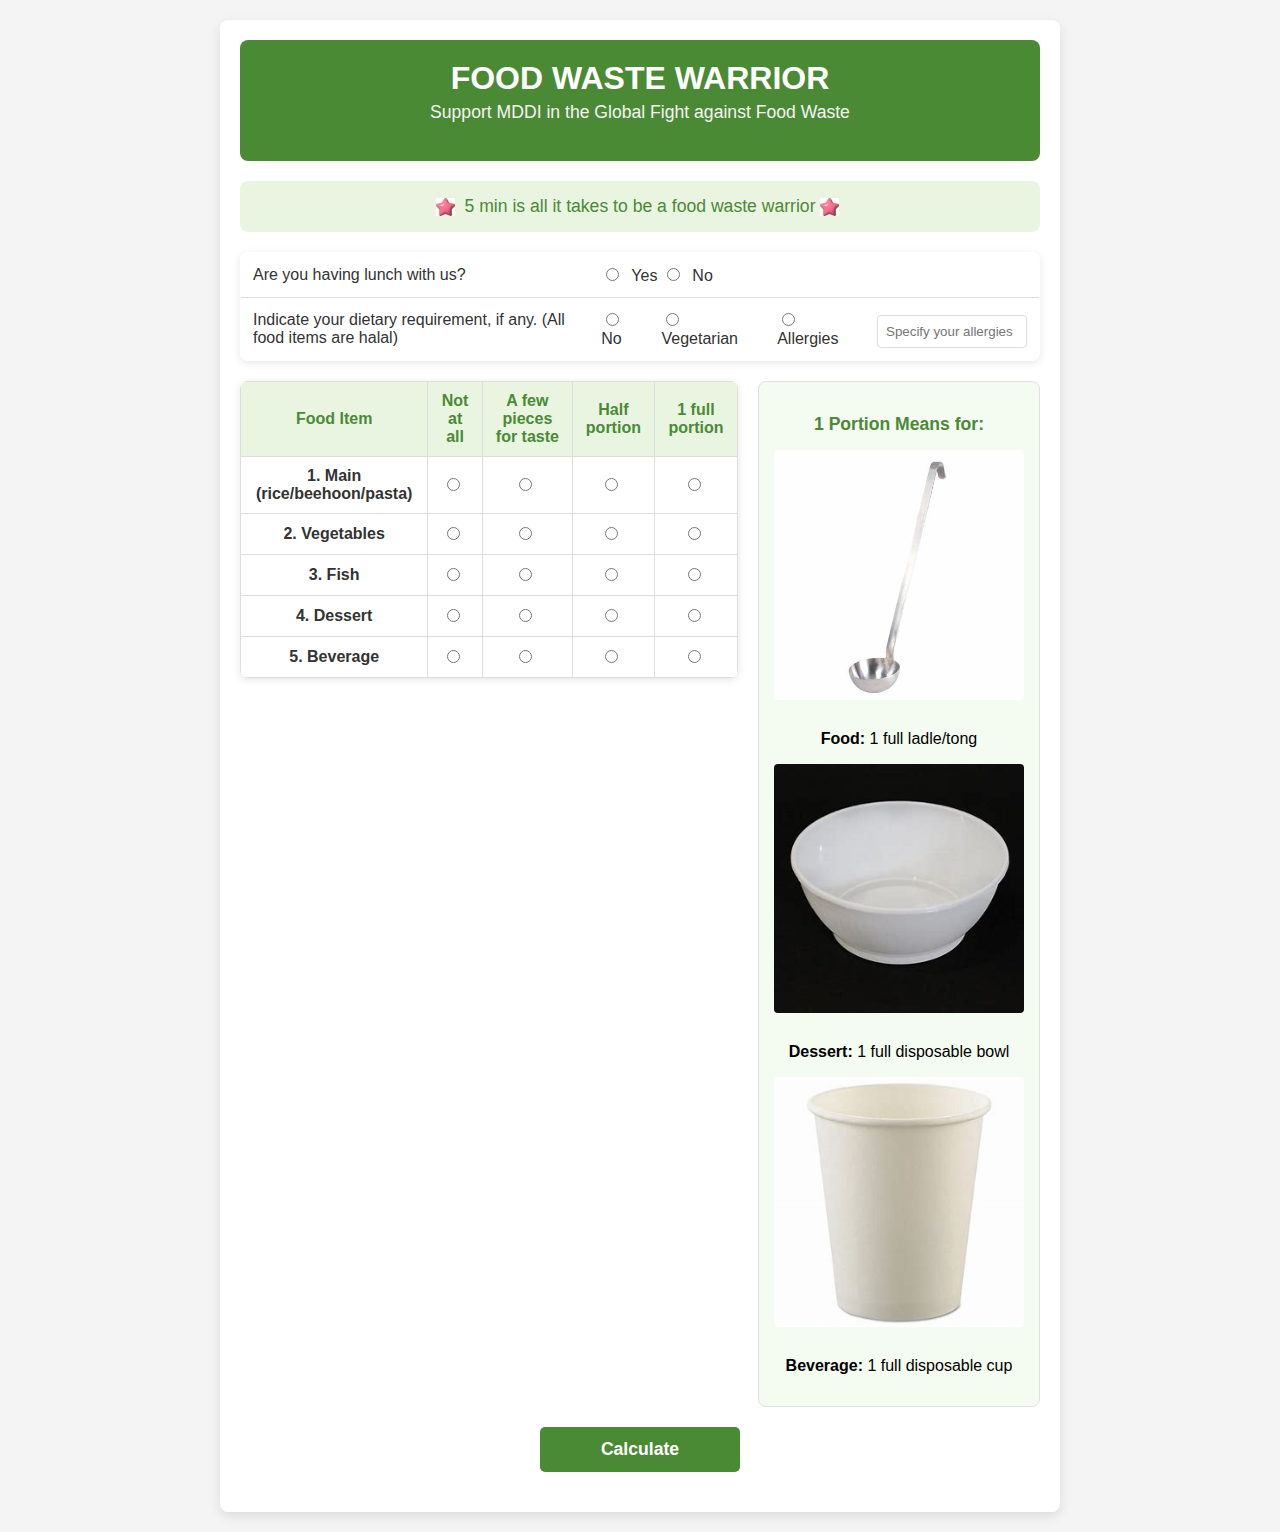
==== index.html @ dfcb529d "838" ====
<!DOCTYPE html>
<html lang="en">
<head>
    <meta charset="UTF-8">
    <meta name="viewport" content="width=device-width, initial-scale=1.0">
    <title>Food Waste Warrior</title>
    <link rel="stylesheet" href="styles.css"> <!-- Link to your CSS file -->
    <script src="script.js"></script> <!-- Link to your JavaScript file -->
    <!-- Google tag (gtag.js) -->
    <script async src="https://www.googletagmanager.com/gtag/js?id=G-96W6TB0Z9Z"></script>
    <script>
      window.dataLayer = window.dataLayer || [];
      function gtag(){dataLayer.push(arguments);}
      gtag('js', new Date());
      gtag('config', 'G-96W6TB0Z9Z');
    </script>
</head>

<body>
    <div class="container">
        <header>
            <h1>FOOD WASTE WARRIOR</h1>
            <p>Support MDDI in the Global Fight against Food Waste</p>
        </header>

        <!-- Light green info box -->
        <div class="info-box">
            <img src="photos/pink star.jfif" class="star-icon" alt="pink star"/> 
            5 min is all it takes to be a food waste warrior  <img src="photos/pink star.jfif" class="star-icon" alt="pink star"/> 
        </div>

        <!-- New Table for Additional Questions -->
        <div class="questionnaire">
            <table class="sleek-table">
                <tr>
                    <td><span class="question-text">Are you having lunch with us?</span></td>
                    <td>
                        <label><input type="radio" name="lunch" value="yes"> Yes</label>
                        <label><input type="radio" name="lunch" id="noOption" onclick="calculateCatering()" value="no"> No</label>
                    </td>
                </tr>
                <tr>
                    <td><span class="question-text">Indicate your dietary requirement, if any. (All food items are halal)</span></td>
                    <td>
                        <div class="diet-options">
                            <label><input type="radio" name="diet" value="no"> No</label>
                            <label><input type="radio" name="diet" value="vegetarian" onclick="calculateVegetarian()"> Vegetarian</label>
                            <label><input type="radio" name="diet" value="allergies" id="allergiesOption" onclick="handleAllergiesSelection()"> Allergies</label>
                            <input type="text" name="allergies" id="allergiesInput" placeholder="Specify your allergies" class="allergy-input">
                        </div>
                    </td>
                </tr>
            </table>
        </div>

        <!-- Container for Food Portion Table and Sidebar to Align Side-by-Side -->
        <div class="table-sidebar-container">
            <!-- Food Portion Options Table -->
            <table class="food-portion-table">
                <thead>
                    <tr>
                        <th>Food Item</th>
                        <th>Not at all</th>
                        <th>A few pieces for taste</th>
                        <th>Half portion</th>
                        <th>1 full portion</th>
                    </tr>
                </thead>
                <tbody>
                    <tr>
                        <td><strong>1. Main (rice/beehoon/pasta)</strong></td>
                        <td><input type="radio" name="main" value="0"></td>
                        <td><input type="radio" name="main" value="1/3"></td>
                        <td><input type="radio" name="main" value="1/2"></td>
                        <td><input type="radio" name="main" value="1"></td>
                    </tr>
                    <tr>
                        <td><strong>2. Vegetables</strong></td>
                        <td><input type="radio" name="vegetables" value="0"></td>
                        <td><input type="radio" name="vegetables" value="1/3"></td>
                        <td><input type="radio" name="vegetables" value="1/2"></td>
                        <td><input type="radio" name="vegetables" value="1"></td>
                    </tr>
                    <tr>
                        <td><strong>3. Fish</strong></td>
                        <td><input type="radio" name="fish" value="0"></td>
                        <td><input type="radio" name="fish" value="1/3"></td>
                        <td><input type="radio" name="fish" value="1/2"></td>
                        <td><input type="radio" name="fish" value="1"></td>
                    </tr>
                    <tr>
                        <td><strong>4. Dessert</strong></td>
                        <td><input type="radio" name="dessert" value="0"></td>
                        <td><input type="radio" name="dessert" value="1/3"></td>
                        <td><input type="radio" name="dessert" value="1/2"></td>
                        <td><input type="radio" name="dessert" value="1"></td>
                    </tr>
                    <tr>
                        <td><strong>5. Beverage</strong></td>
                        <td><input type="radio" name="beverage" value="0"></td>
                        <td><input type="radio" name="beverage" value="1/3"></td>
                        <td><input type="radio" name="beverage" value="1/2"></td>
                        <td><input type="radio" name="beverage" value="1"></td>
                    </tr>
                </tbody>
            </table>

            <!-- Sidebar for Portion Information -->
            <div class="sidebar-box">
                <h3>1 Portion Means for:</h3>
                <img src="photos/ironladle.jfif" style="width: 100%" alt="Ladle image"/> 
                <p><strong>Food:</strong> <span>1 full ladle/tong</span></p>
                <img src="photos/bowl.jfif" style="width: 100%" alt="Bowl image"/>
                <p><strong>Dessert:</strong> <span>1 full disposable bowl</span></p>
                <img src="photos/cup.jfif" style="width: 100%" alt="Cup image"/>
                <p><strong>Beverage:</strong> <span>1 full disposable cup</span></p>
            </div>
        </div>

        <!-- Button to trigger calculation and potential redirection -->
        <button onclick="calculateCatering()">Calculate</button>
    </div>
</body>
</html>
---- styles.css ----
/* Basic body styling */
body {
    font-family: 'Segoe UI', Tahoma, Geneva, Verdana, sans-serif;
    background-color: #f4f4f4;
    margin: 0;
    padding: 0;
}

/* Main container styling */
.container {
    width: 90%;
    max-width: 800px;
    margin: 20px auto;
    padding: 20px;
    background-color: #ffffff;
    border-radius: 8px;
    box-shadow: 0 4px 12px rgba(0, 0, 0, 0.1);
}

/* Style for star icon to match text size */
.star-icon {
    height: 1em; /* Match text height */
    width: auto; /* Maintain aspect ratio */
    vertical-align: middle; /* Align with text vertically */
    margin-right: 5px; /* Add space between icon and text */
}

/* Align dietary options in a single row */
.diet-options {
    display: flex;
    align-items: center;
    gap: 10px; /* Space between each item */
}

.allergy-input {
    flex: 1;
    padding: 5px;
    border: 1px solid #ddd;
    border-radius: 4px;
    min-width: 150px; /* Optional: minimum width for input field */
}

/* Header styling with green background box */
header {
    background-color: #4b8a35; /* Green background */
    padding: 20px;
    border-radius: 8px;
    text-align: center;
    color: white;
}

header h1 {
    color: white; /* White text color */
    font-size: 2em;
    margin: 0;
}

header p {
    color: #f4f4f4; /* Slightly lighter white for subtext */
    font-size: 1.1em;
    margin-top: 5px;
}

/* Light green box styling */
.info-box {
    background-color: #e9f5e1; /* Light green */
    padding: 15px;
    border-radius: 8px;
    text-align: center;
    margin: 20px 0;
    font-size: 1.1em;
    color: #4b8a35; /* Darker green text */
}

.centered-text {
    color: #366224;
    text-align: center;
    font-size: 1em;
    margin-bottom: 20px;
}

/* Sleek table styling for the questionnaire */
.sleek-table {
    width: 100%;
    margin-top: 20px;
    border-collapse: collapse;
    border: 1px solid #ddd;
    border-radius: 8px;
    overflow: hidden;
    box-shadow: 0 2px 8px rgba(0, 0, 0, 0.1);
}

.sleek-table th, .sleek-table td {
    padding: 12px;
    border-bottom: 1px solid #ddd;
    font-size: 1em;
    color: #333;
    text-align: left;
}

.sleek-table th {
    background-color: #e9f5e1;
    color: #4b8a35;
    font-weight: bold;
}

/* Food portion and sidebar styling */
.table-sidebar-container {
    display: flex;
    gap: 20px;
    margin-top: 20px;
    align-items: flex-start; /* Aligns the sidebar at the top of the food table */
}

.food-portion-table {
    flex: 1; /* Allows this table to take up remaining space */
    background-color: white; /* White background */
    border-collapse: collapse;
    border-radius: 8px;
    overflow: hidden;
    box-shadow: 0 2px 8px rgba(0, 0, 0, 0.1);
}

.food-portion-table th, .food-portion-table td {
    padding: 10px;
    border: 1px solid #ddd;
    text-align: center;
    font-size: 1em;
    color: #333;
}

.food-portion-table th {
    background-color: #e9f5e1; /* Light green header */
    color: #4b8a35;
    font-weight: bold;
}

/* Sidebar styling */
.sidebar-box {
    width: 250px; /* Fixed width to keep it narrow as a sidebar */
    padding: 15px;
    background-color: #f4fbf1; /* Very light green */
    border: 1px solid #e0e0e0;
    border-radius: 8px;
    text-align: center;
}

.sidebar-box h3 {
    font-size: 1.1em;
    color: #4b8a35;
    margin-bottom: 15px;
}

.sidebar-box img {
    max-width: 100%;
    border-radius: 4px;
    margin-bottom: 10px;
}

/* Button styling */
button {
    display: block;
    width: 100%;
    max-width: 200px;
    margin: 20px auto;
    padding: 12px;
    background-color: #4b8a35;
    color: white;
    border: none;
    border-radius: 5px;
    font-size: 1.1em;
    font-weight: bold;
    cursor: pointer;
    transition: background-color 0.3s ease;
}

button:hover {
    background-color: #366224;
}

/* Form input styling */
input[type="radio"] {
    margin-right: 8px;
}

input[type="text"] {
    padding: 8px;
    border: 1px solid #ddd;
    border-radius: 4px;
    width: 100%;
    margin-top: 5px;
    box-sizing: border-box;
}

/* Media Query for Responsiveness */
@media (max-width: 768px) {
    .table-sidebar-container {
        flex-direction: column;
    }

    .food-portion-table,
    .sidebar-box {
        width: 100%; /* Full width in mobile view */
    }
}
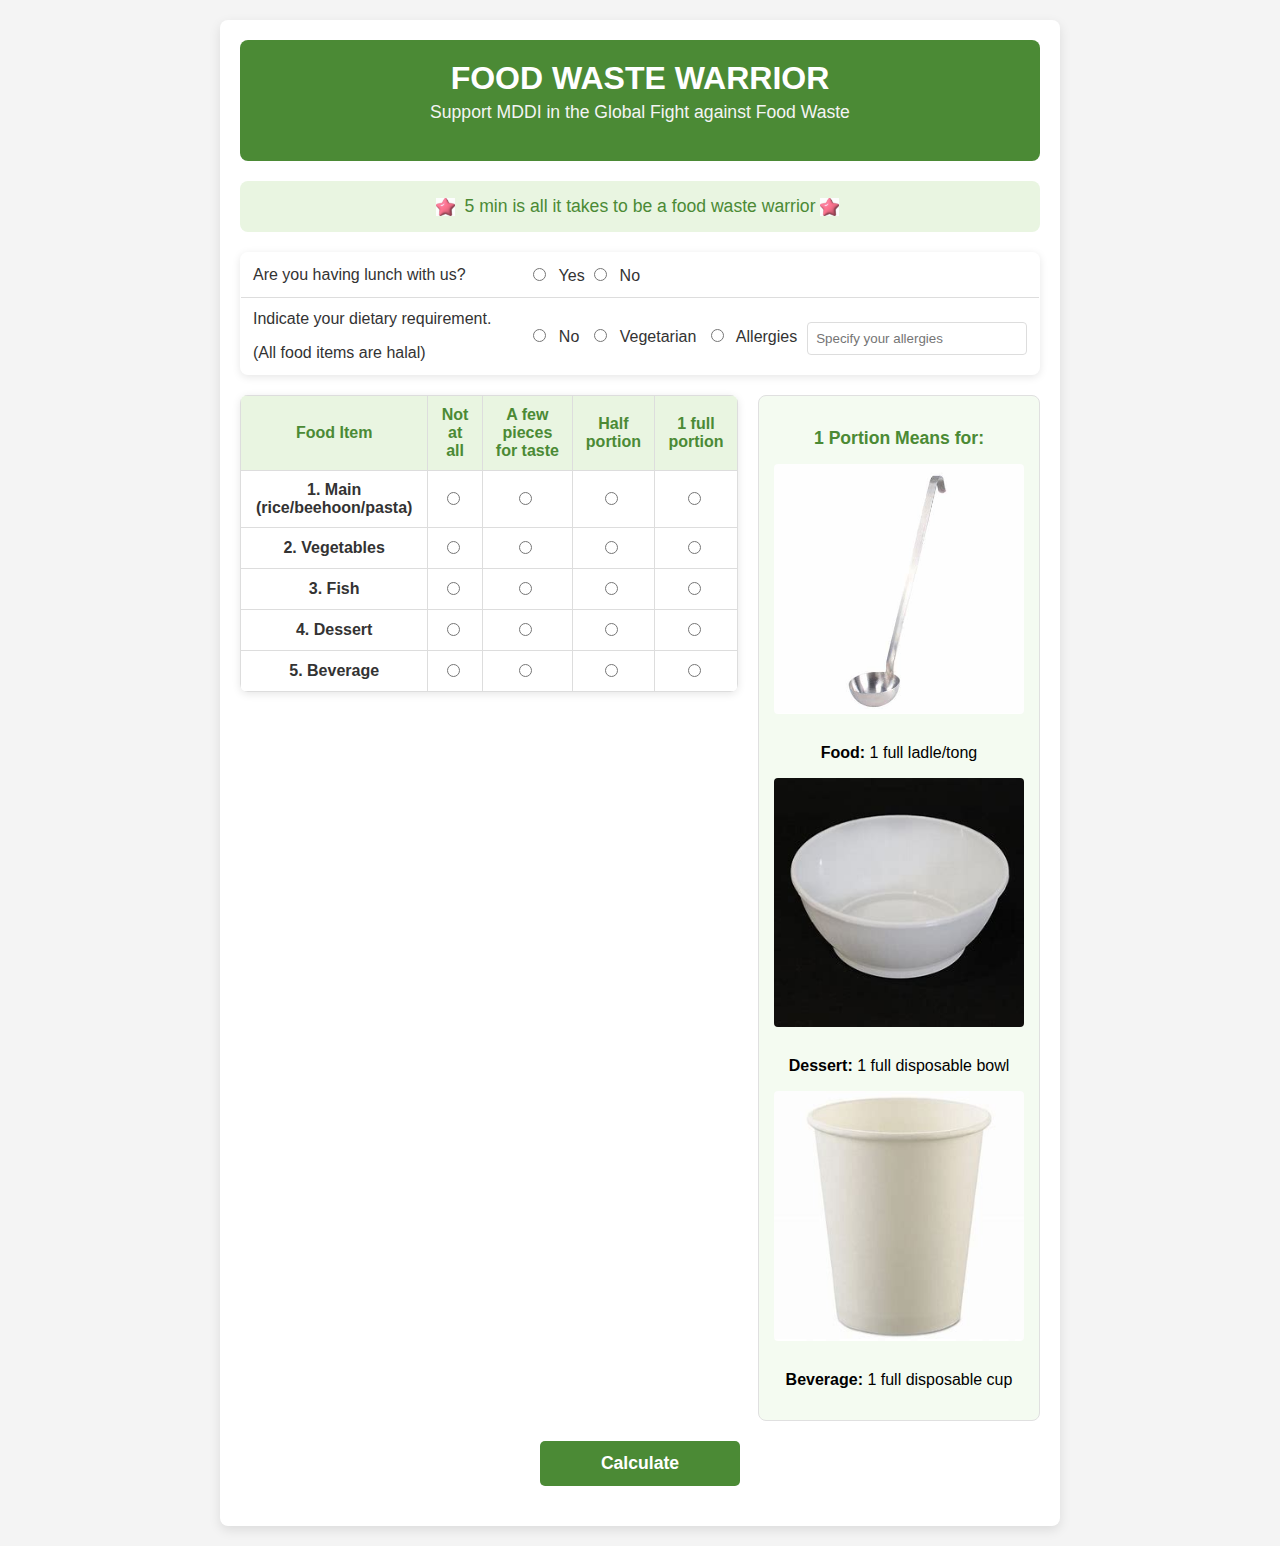
==== commit 6425ff5a: "849am_15nov" ====
--- a/index.html
+++ b/index.html
@@ -40,7 +40,8 @@
                     </td>
                 </tr>
                 <tr>
-                    <td><span class="question-text">Indicate your dietary requirement, if any. (All food items are halal)</span></td>
+                    <td><span class="question-text">Indicate your dietary requirement.
+                        <p style="margin-top: 3px;"> </p> (All food items are halal)</span></td>
                     <td>
                         <div class="diet-options">
                             <label><input type="radio" name="diet" value="no"> No</label>
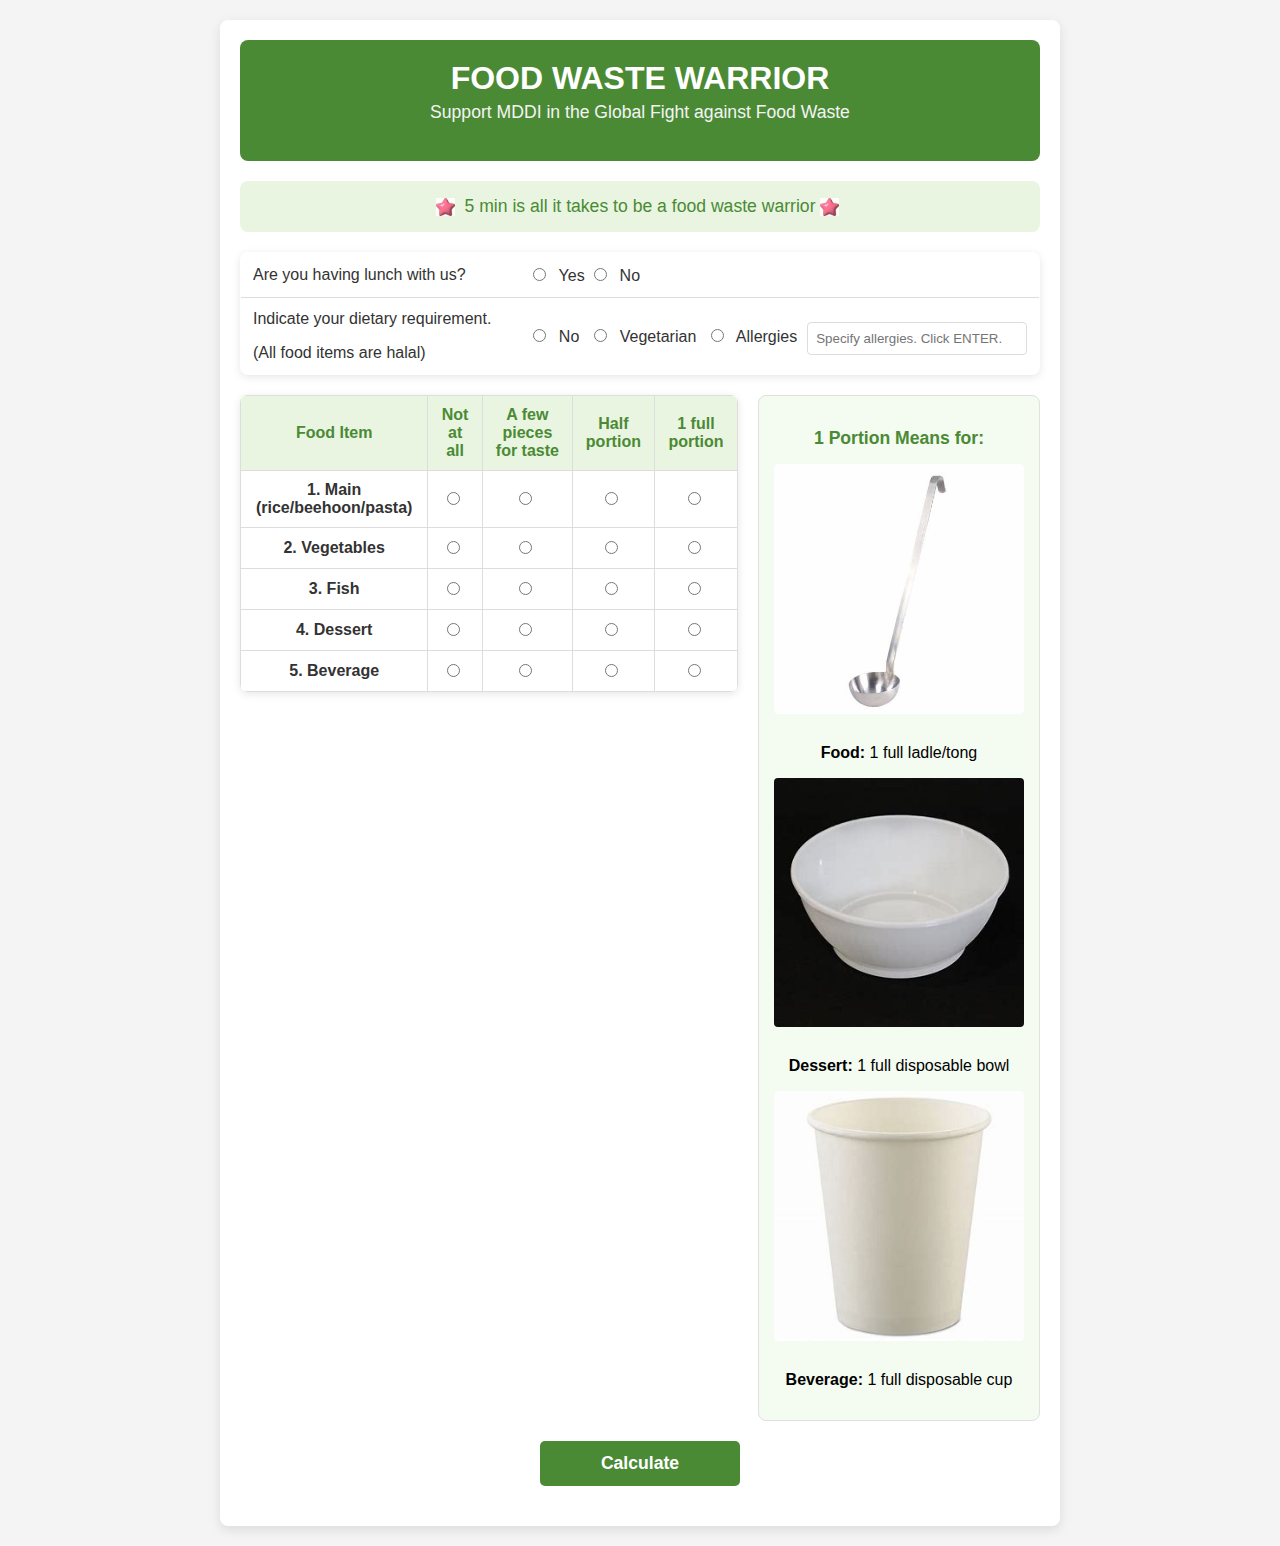
==== commit f4d8901b: "15nov-852am" ====
--- a/index.html
+++ b/index.html
@@ -47,7 +47,7 @@
                             <label><input type="radio" name="diet" value="no"> No</label>
                             <label><input type="radio" name="diet" value="vegetarian" onclick="calculateVegetarian()"> Vegetarian</label>
                             <label><input type="radio" name="diet" value="allergies" id="allergiesOption" onclick="handleAllergiesSelection()"> Allergies</label>
-                            <input type="text" name="allergies" id="allergiesInput" placeholder="Specify your allergies" class="allergy-input">
+                            <input type="text" name="allergies" id="allergiesInput" placeholder="Specify allergies. Click ENTER." class="allergy-input">
                         </div>
                     </td>
                 </tr>
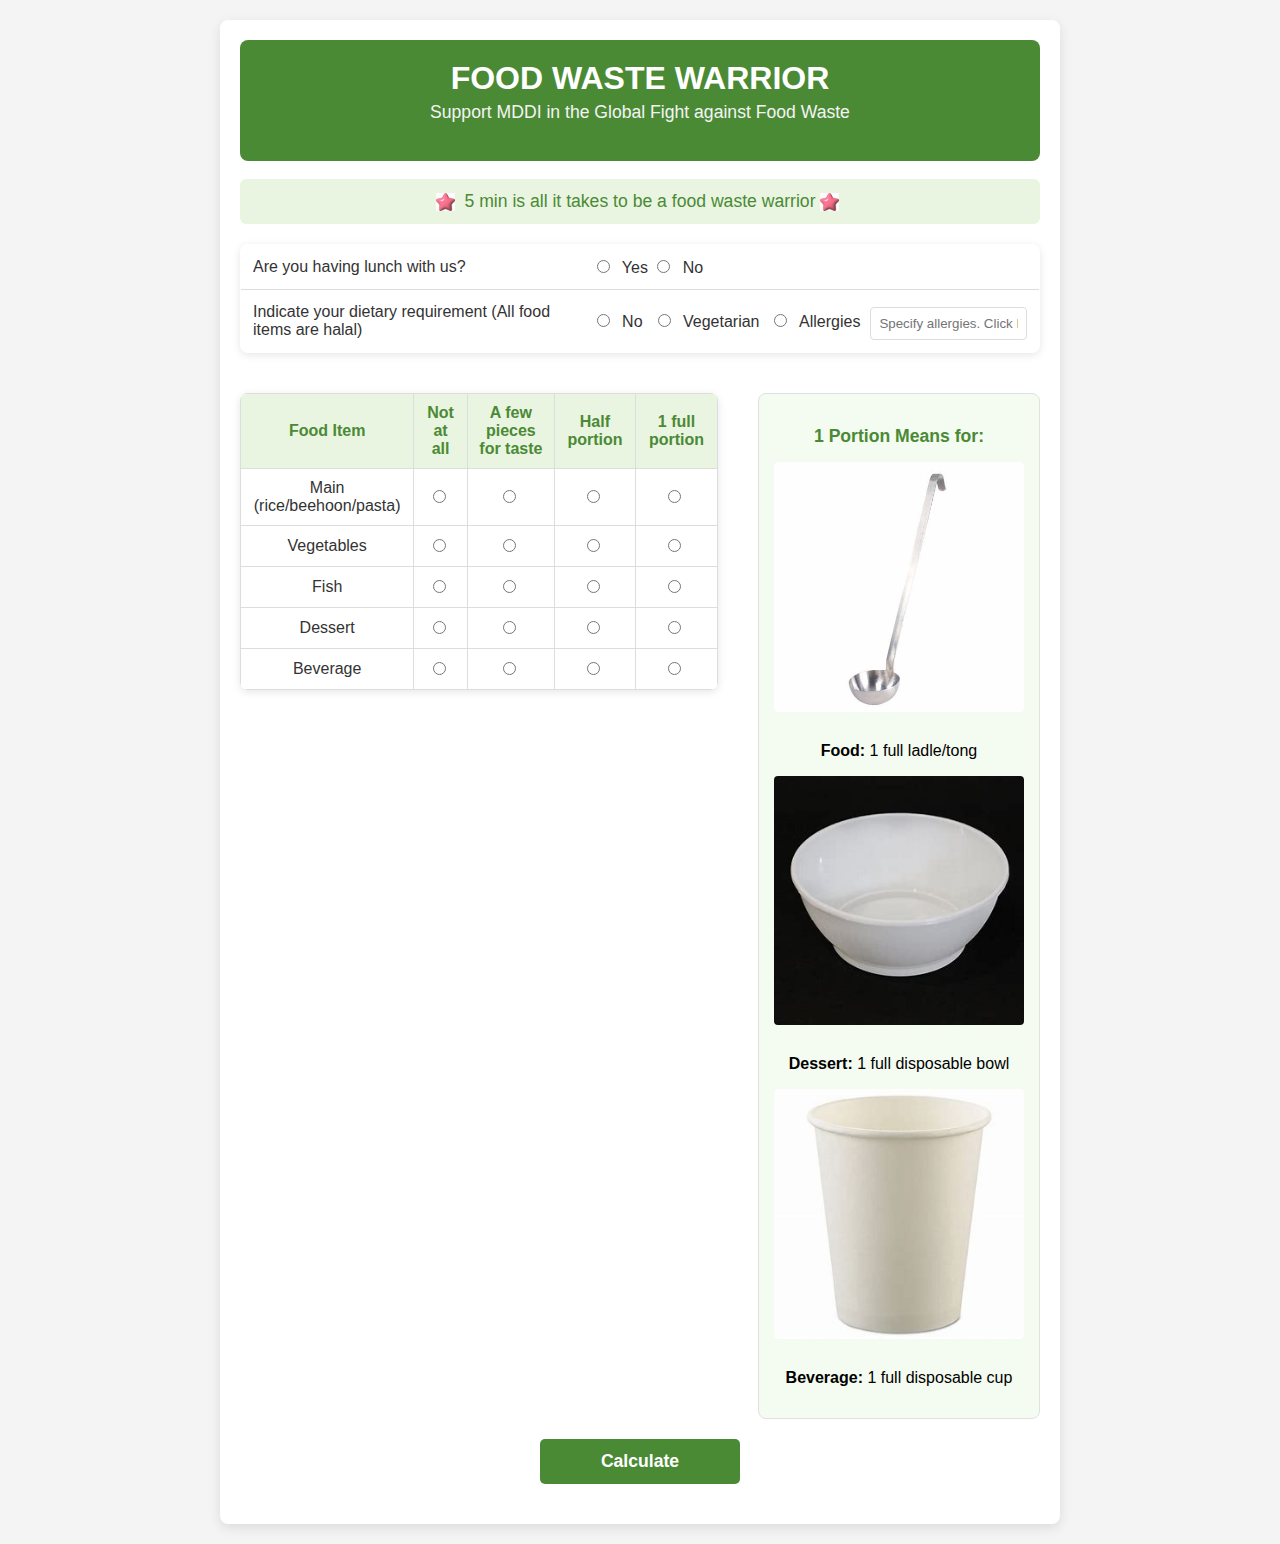
==== commit ecdd1eff: "15nov_934am" ====
--- a/index.html
+++ b/index.html
@@ -5,7 +5,7 @@
     <meta name="viewport" content="width=device-width, initial-scale=1.0">
     <title>Food Waste Warrior</title>
     <link rel="stylesheet" href="styles.css"> <!-- Link to your CSS file -->
-    <script src="script.js"></script> <!-- Link to your JavaScript file -->
+    <script src="script.js" defer></script> <!-- Link to your JavaScript file with defer attribute -->
     <!-- Google tag (gtag.js) -->
     <script async src="https://www.googletagmanager.com/gtag/js?id=G-96W6TB0Z9Z"></script>
     <script>
@@ -16,7 +16,7 @@
     </script>
 </head>
 
-<body>
+<body onload="confirmSpecialMeal()"> <!-- Initialize confirmSpecialMeal on page load -->
     <div class="container">
         <header>
             <h1>FOOD WASTE WARRIOR</h1>
@@ -26,27 +26,26 @@
         <!-- Light green info box -->
         <div class="info-box">
             <img src="photos/pink star.jfif" class="star-icon" alt="pink star"/> 
-            5 min is all it takes to be a food waste warrior  <img src="photos/pink star.jfif" class="star-icon" alt="pink star"/> 
+            5 min is all it takes to be a food waste warrior <img src="photos/pink star.jfif" class="star-icon" alt="pink star"/> 
         </div>
 
-        <!-- New Table for Additional Questions -->
+        <!-- Questionnaire Table -->
         <div class="questionnaire">
             <table class="sleek-table">
                 <tr>
                     <td><span class="question-text">Are you having lunch with us?</span></td>
                     <td>
-                        <label><input type="radio" name="lunch" value="yes"> Yes</label>
+                        <label><input type="radio" name="lunch" value="yes" onclick="handleLunchSelection()"> Yes</label>
                         <label><input type="radio" name="lunch" id="noOption" onclick="calculateCatering()" value="no"> No</label>
                     </td>
                 </tr>
                 <tr>
-                    <td><span class="question-text">Indicate your dietary requirement.
-                        <p style="margin-top: 3px;"> </p> (All food items are halal)</span></td>
+                    <td><span class="question-text">Indicate your dietary requirement (All food items are halal)</span></td>
                     <td>
                         <div class="diet-options">
                             <label><input type="radio" name="diet" value="no"> No</label>
-                            <label><input type="radio" name="diet" value="vegetarian" onclick="calculateVegetarian()"> Vegetarian</label>
-                            <label><input type="radio" name="diet" value="allergies" id="allergiesOption" onclick="handleAllergiesSelection()"> Allergies</label>
+                            <label><input type="radio" name="diet" value="vegetarian"> Vegetarian</label>
+                            <label><input type="radio" name="diet" value="allergies" id="allergiesOption"> Allergies</label>
                             <input type="text" name="allergies" id="allergiesInput" placeholder="Specify allergies. Click ENTER." class="allergy-input">
                         </div>
                     </td>
@@ -69,35 +68,35 @@
                 </thead>
                 <tbody>
                     <tr>
-                        <td><strong>1. Main (rice/beehoon/pasta)</strong></td>
+                        <td>Main (rice/beehoon/pasta)</td>
                         <td><input type="radio" name="main" value="0"></td>
                         <td><input type="radio" name="main" value="1/3"></td>
                         <td><input type="radio" name="main" value="1/2"></td>
                         <td><input type="radio" name="main" value="1"></td>
                     </tr>
                     <tr>
-                        <td><strong>2. Vegetables</strong></td>
+                        <td>Vegetables</td>
                         <td><input type="radio" name="vegetables" value="0"></td>
                         <td><input type="radio" name="vegetables" value="1/3"></td>
                         <td><input type="radio" name="vegetables" value="1/2"></td>
                         <td><input type="radio" name="vegetables" value="1"></td>
                     </tr>
                     <tr>
-                        <td><strong>3. Fish</strong></td>
+                        <td>Fish</td>
                         <td><input type="radio" name="fish" value="0"></td>
                         <td><input type="radio" name="fish" value="1/3"></td>
                         <td><input type="radio" name="fish" value="1/2"></td>
                         <td><input type="radio" name="fish" value="1"></td>
                     </tr>
                     <tr>
-                        <td><strong>4. Dessert</strong></td>
+                        <td>Dessert</td>
                         <td><input type="radio" name="dessert" value="0"></td>
                         <td><input type="radio" name="dessert" value="1/3"></td>
                         <td><input type="radio" name="dessert" value="1/2"></td>
                         <td><input type="radio" name="dessert" value="1"></td>
                     </tr>
                     <tr>
-                        <td><strong>5. Beverage</strong></td>
+                        <td>Beverage</td>
                         <td><input type="radio" name="beverage" value="0"></td>
                         <td><input type="radio" name="beverage" value="1/3"></td>
                         <td><input type="radio" name="beverage" value="1/2"></td>
@@ -110,15 +109,15 @@
             <div class="sidebar-box">
                 <h3>1 Portion Means for:</h3>
                 <img src="photos/ironladle.jfif" style="width: 100%" alt="Ladle image"/> 
-                <p><strong>Food:</strong> <span>1 full ladle/tong</span></p>
+                <p><strong>Food:</strong> 1 full ladle/tong</p>
                 <img src="photos/bowl.jfif" style="width: 100%" alt="Bowl image"/>
-                <p><strong>Dessert:</strong> <span>1 full disposable bowl</span></p>
+                <p><strong>Dessert:</strong> 1 full disposable bowl</p>
                 <img src="photos/cup.jfif" style="width: 100%" alt="Cup image"/>
-                <p><strong>Beverage:</strong> <span>1 full disposable cup</span></p>
+                <p><strong>Beverage:</strong> 1 full disposable cup</p>
             </div>
         </div>
 
-        <!-- Button to trigger calculation and potential redirection -->
+        <!-- Button to trigger calculation and redirection -->
         <button onclick="calculateCatering()">Calculate</button>
     </div>
 </body>
--- a/styles.css
+++ b/styles.css
@@ -8,7 +8,7 @@
 
 /* Main container styling */
 .container {
-    width: 90%;
+    width: 100%;
     max-width: 800px;
     margin: 20px auto;
     padding: 20px;
@@ -64,10 +64,10 @@
 /* Light green box styling */
 .info-box {
     background-color: #e9f5e1; /* Light green */
-    padding: 15px;
-    border-radius: 8px;
-    text-align: center;
-    margin: 20px 0;
+    padding: 12px;
+    border-radius: 6px;
+    text-align: center;
+    margin: 18px 0;
     font-size: 1.1em;
     color: #4b8a35; /* Darker green text */
 }
@@ -104,11 +104,43 @@
     font-weight: bold;
 }
 
+/* Food portion table styling with hover effect */
+.food-portion-table {
+    flex: 1; /* Allows this table to take up remaining space */
+    background-color: white; /* White background */
+    border-collapse: collapse;
+    border-radius: 8px;
+    overflow: hidden;
+    box-shadow: 0 2px 8px rgba(0, 0, 0, 0.1);
+}
+
+.food-portion-table th, .food-portion-table td {
+    padding: 10px;
+    border: 1px solid #ddd;
+    text-align: center;
+    font-size: 1em;
+    color: #333;
+}
+
+/* Header styling */
+.food-portion-table th {
+    background-color: #e9f5e1; /* Light green header */
+    color: #4b8a35;
+    font-weight: bold;
+}
+
+/* Hover effect for food portion table rows */
+.food-portion-table tr:hover {
+    background-color: #e0f7e9; /* Light green background on hover */
+    transition: background-color 0.3s ease;
+}
+
+
 /* Food portion and sidebar styling */
 .table-sidebar-container {
     display: flex;
-    gap: 20px;
-    margin-top: 20px;
+    gap: 40px;
+    margin-top: 40px;
     align-items: flex-start; /* Aligns the sidebar at the top of the food table */
 }
 
@@ -174,8 +206,17 @@
     transition: background-color 0.3s ease;
 }
 
-button:hover {
-    background-color: #366224;
+/* Styling the label for a hover effect */
+label:hover {
+    background-color: #e0f7e9; /* Light green background on hover */
+    border-radius: 5px;
+    padding: 5px;
+    transition: background-color 0.3s ease; /* Smooth transition */
+}
+
+/* Optional: Change color of the label text on hover */
+label:hover input[type="radio"] + span {
+    color: #4b8a35; /* Change text color on hover */
 }
 
 /* Form input styling */
@@ -191,6 +232,20 @@
     margin-top: 5px;
     box-sizing: border-box;
 }
+
+/* Styling the label for a hover effect */
+label:hover {
+    background-color: #e0f7e9; /* Light green background on hover */
+    border-radius: 5px;
+    padding: 5px;
+    transition: background-color 0.3s ease; /* Smooth transition */
+}
+
+/* Optional: Change color of the label text on hover */
+label:hover input[type="radio"] + span {
+    color: #4b8a35; /* Change text color on hover */
+}
+
 
 /* Media Query for Responsiveness */
 @media (max-width: 768px) {
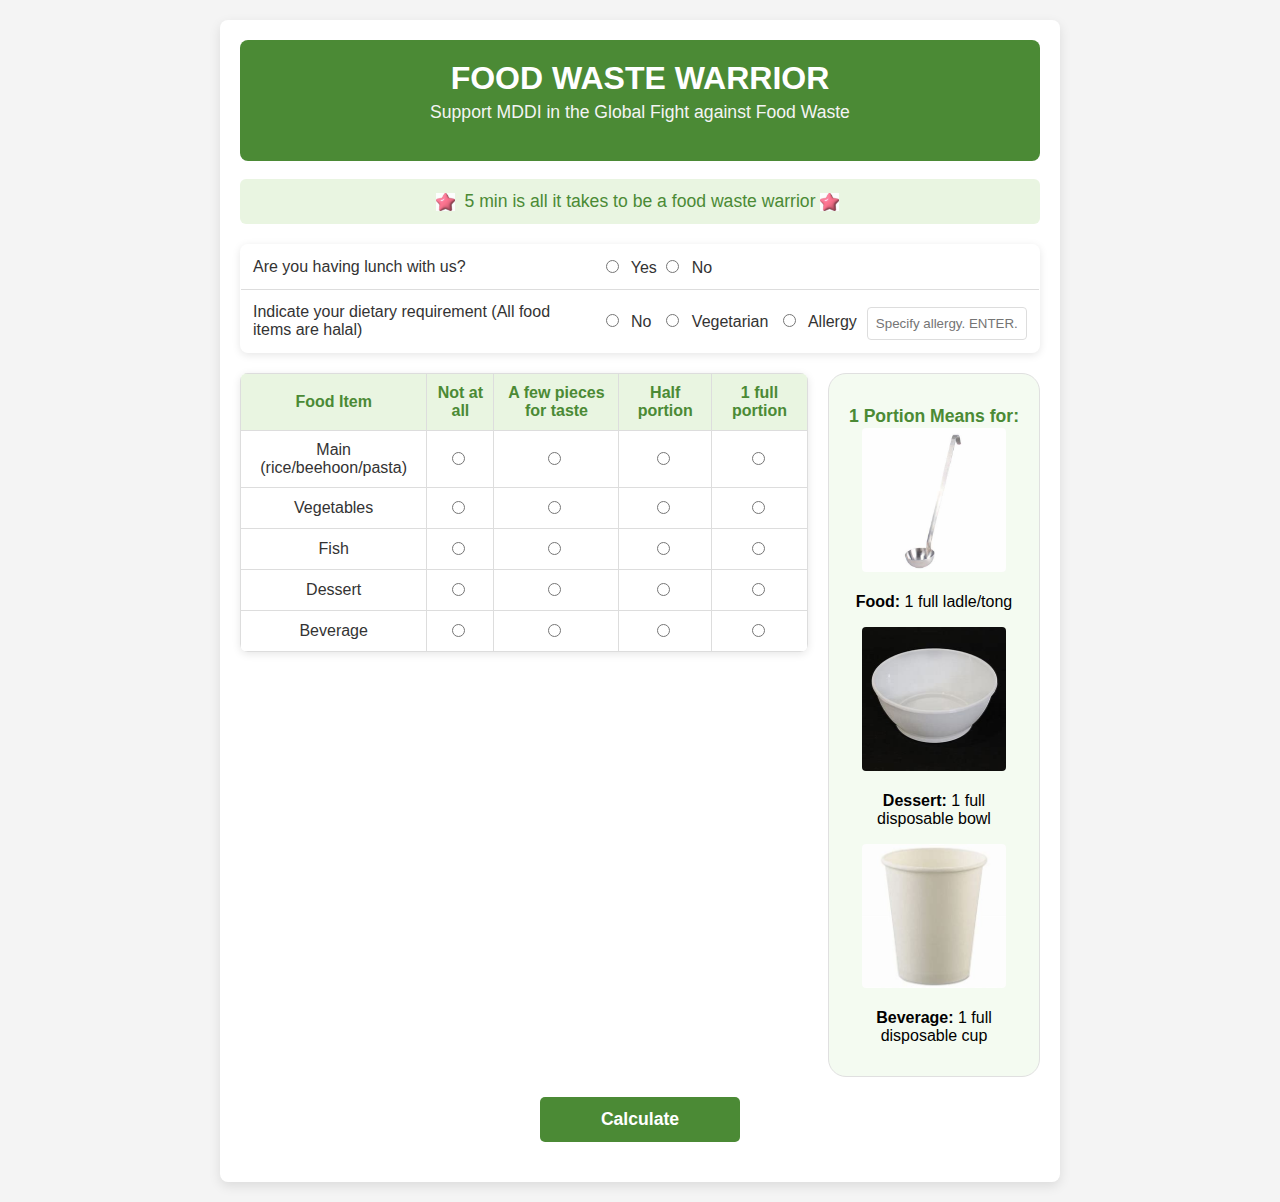
==== commit 8f63c424: "final" ====
--- a/index.html
+++ b/index.html
@@ -45,8 +45,8 @@
                         <div class="diet-options">
                             <label><input type="radio" name="diet" value="no"> No</label>
                             <label><input type="radio" name="diet" value="vegetarian"> Vegetarian</label>
-                            <label><input type="radio" name="diet" value="allergies" id="allergiesOption"> Allergies</label>
-                            <input type="text" name="allergies" id="allergiesInput" placeholder="Specify allergies. Click ENTER." class="allergy-input">
+                            <label><input type="radio" name="diet" value="allergies" id="allergiesOption"> Allergy</label>
+                            <input type="text" name="allergies" id="allergiesInput" placeholder="Specify allergy. ENTER." class="allergy-input">
                         </div>
                     </td>
                 </tr>
--- a/styles.css
+++ b/styles.css
@@ -139,8 +139,8 @@
 /* Food portion and sidebar styling */
 .table-sidebar-container {
     display: flex;
-    gap: 40px;
-    margin-top: 40px;
+    gap: 20px;
+    margin-top: 20px;
     align-items: flex-start; /* Aligns the sidebar at the top of the food table */
 }
 
@@ -169,24 +169,24 @@
 
 /* Sidebar styling */
 .sidebar-box {
-    width: 250px; /* Fixed width to keep it narrow as a sidebar */
+    width: 180px; /* Fixed width to keep it narrow as a sidebar */
     padding: 15px;
     background-color: #f4fbf1; /* Very light green */
     border: 1px solid #e0e0e0;
-    border-radius: 8px;
+    border-radius: 18px;
     text-align: center;
 }
 
 .sidebar-box h3 {
     font-size: 1.1em;
     color: #4b8a35;
-    margin-bottom: 15px;
+    margin-bottom: 1px;
 }
 
 .sidebar-box img {
-    max-width: 100%;
+    max-width: 80%;
     border-radius: 4px;
-    margin-bottom: 10px;
+    margin-bottom: 1px;
 }
 
 /* Button styling */
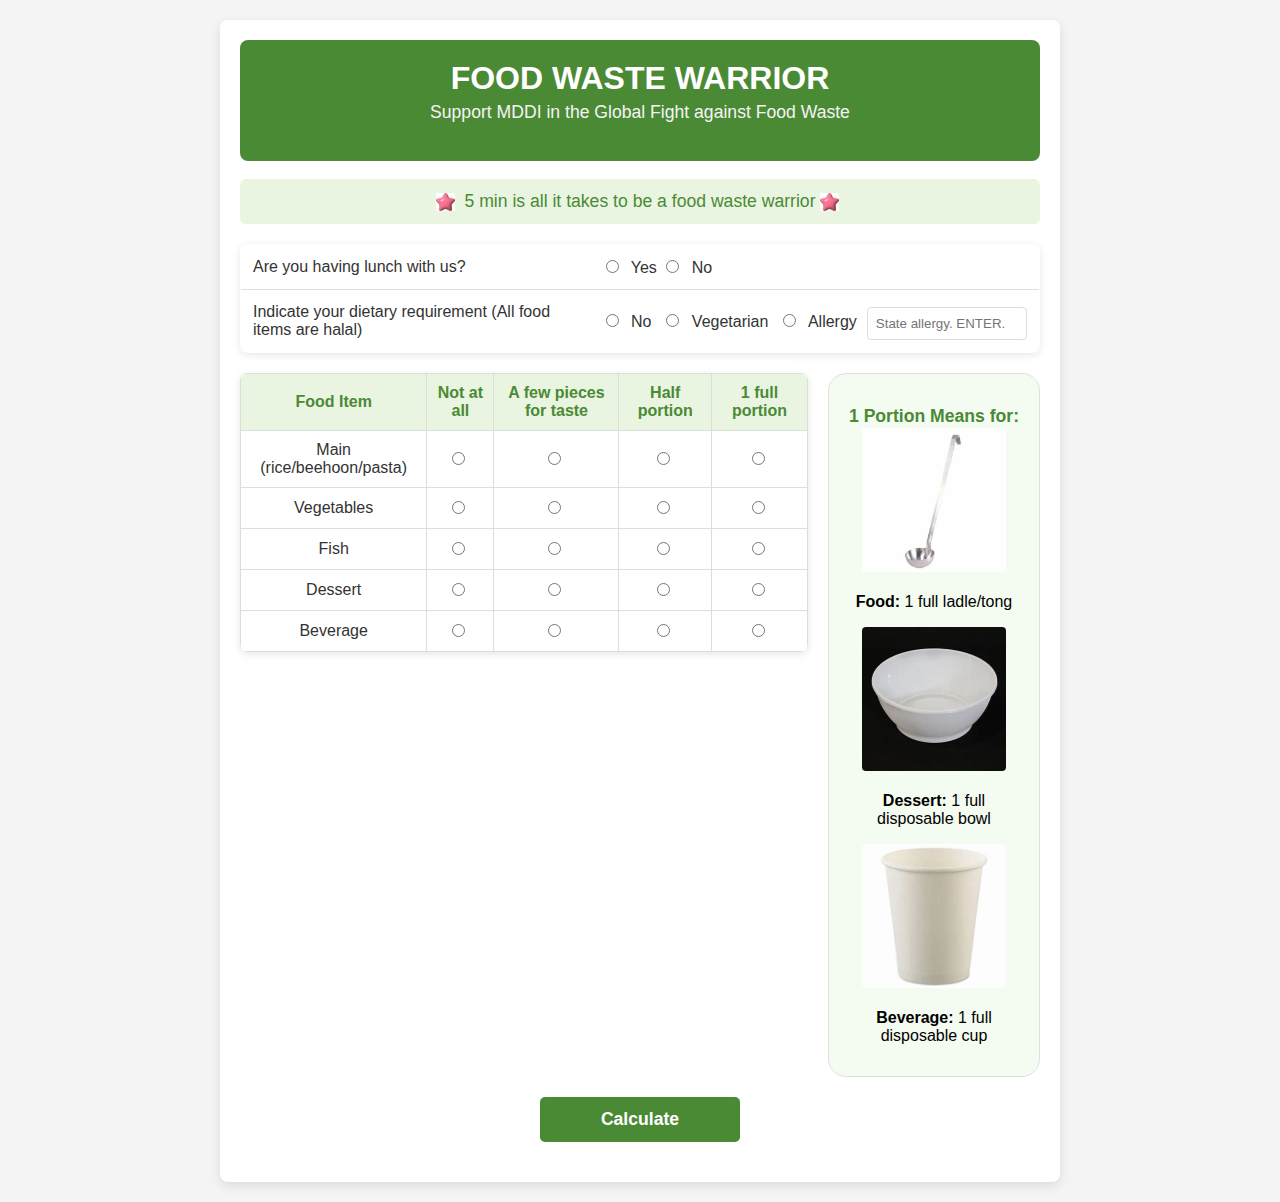
==== commit d41381ef: "19nov-854am" ====
--- a/index.html
+++ b/index.html
@@ -46,7 +46,7 @@
                             <label><input type="radio" name="diet" value="no"> No</label>
                             <label><input type="radio" name="diet" value="vegetarian"> Vegetarian</label>
                             <label><input type="radio" name="diet" value="allergies" id="allergiesOption"> Allergy</label>
-                            <input type="text" name="allergies" id="allergiesInput" placeholder="Specify allergy. ENTER." class="allergy-input">
+                            <input type="text" name="allergies" id="allergiesInput" placeholder="State allergy. ENTER." class="allergy-input">
                         </div>
                     </td>
                 </tr>
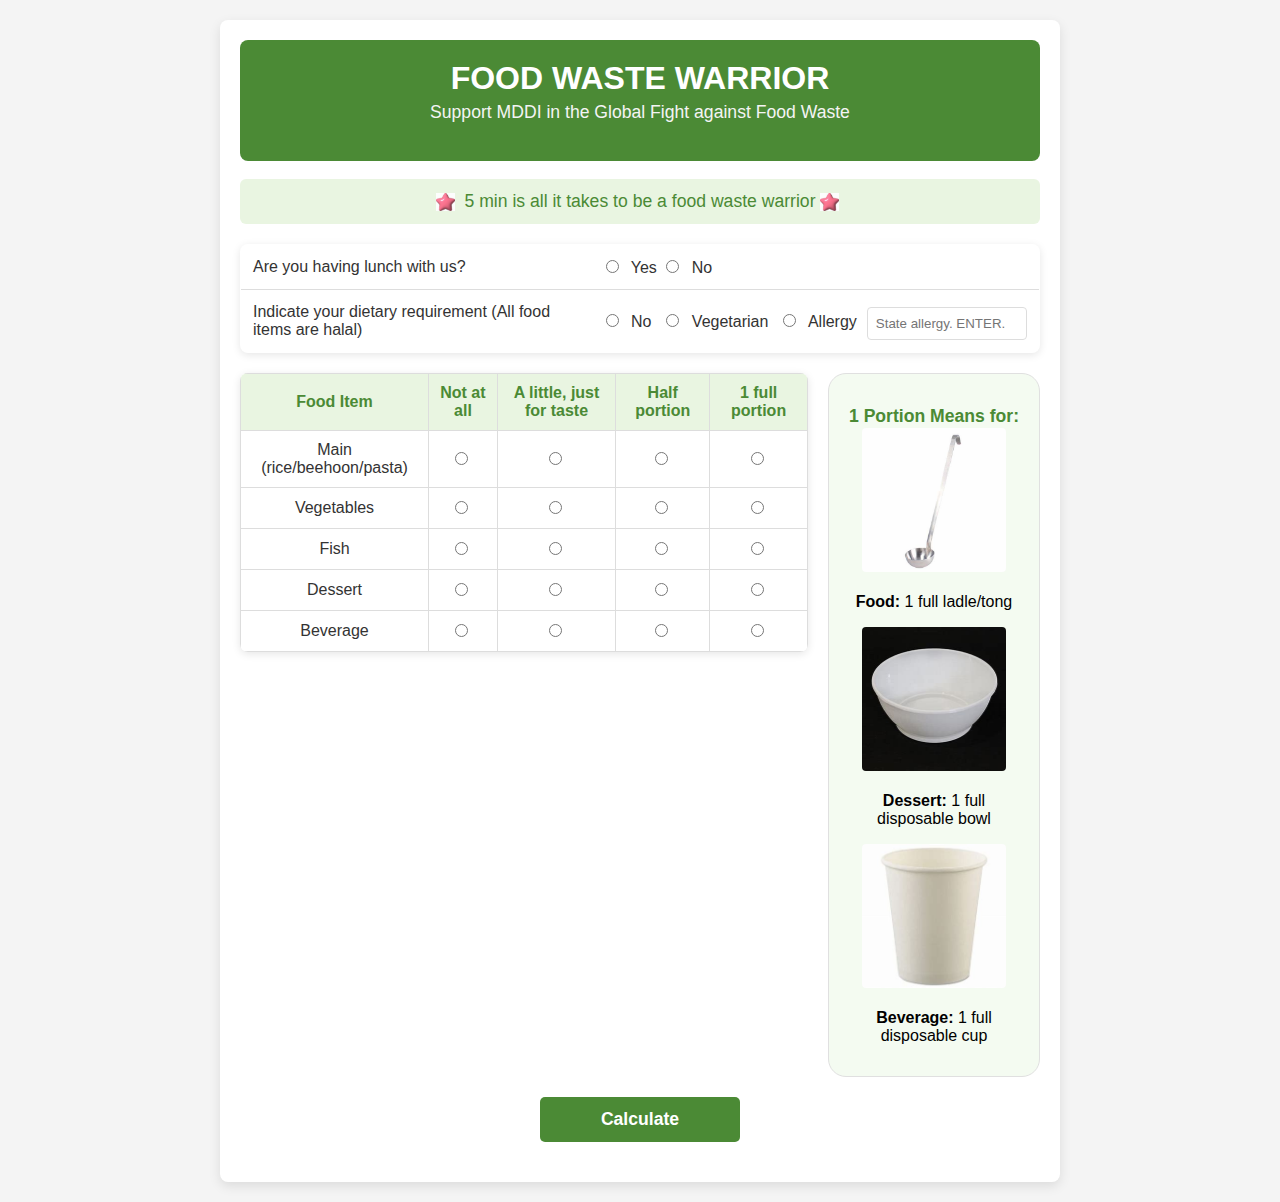
==== commit 3bbc8bba: "20Nov" ====
--- a/index.html
+++ b/index.html
@@ -61,7 +61,7 @@
                     <tr>
                         <th>Food Item</th>
                         <th>Not at all</th>
-                        <th>A few pieces for taste</th>
+                        <th>A little, just for taste</th>
                         <th>Half portion</th>
                         <th>1 full portion</th>
                     </tr>
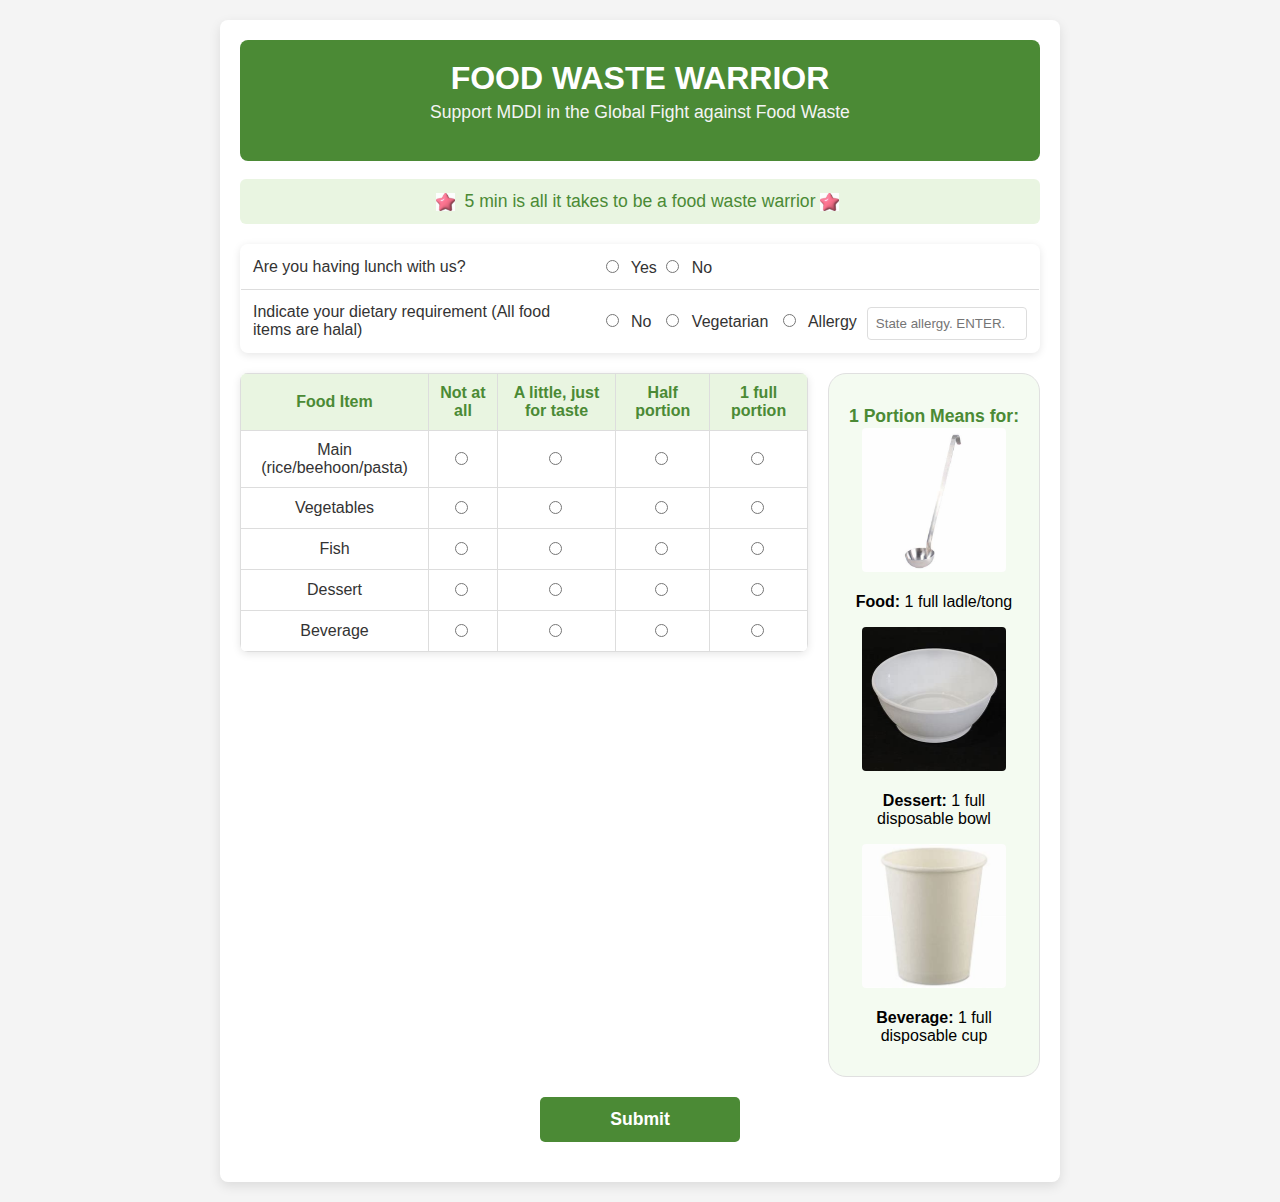
==== commit e43f37f8: "22Nov" ====
--- a/index.html
+++ b/index.html
@@ -118,7 +118,7 @@
         </div>
 
         <!-- Button to trigger calculation and redirection -->
-        <button onclick="calculateCatering()">Calculate</button>
+        <button onclick="calculateCatering()">Submit</button>
     </div>
 </body>
 </html>
